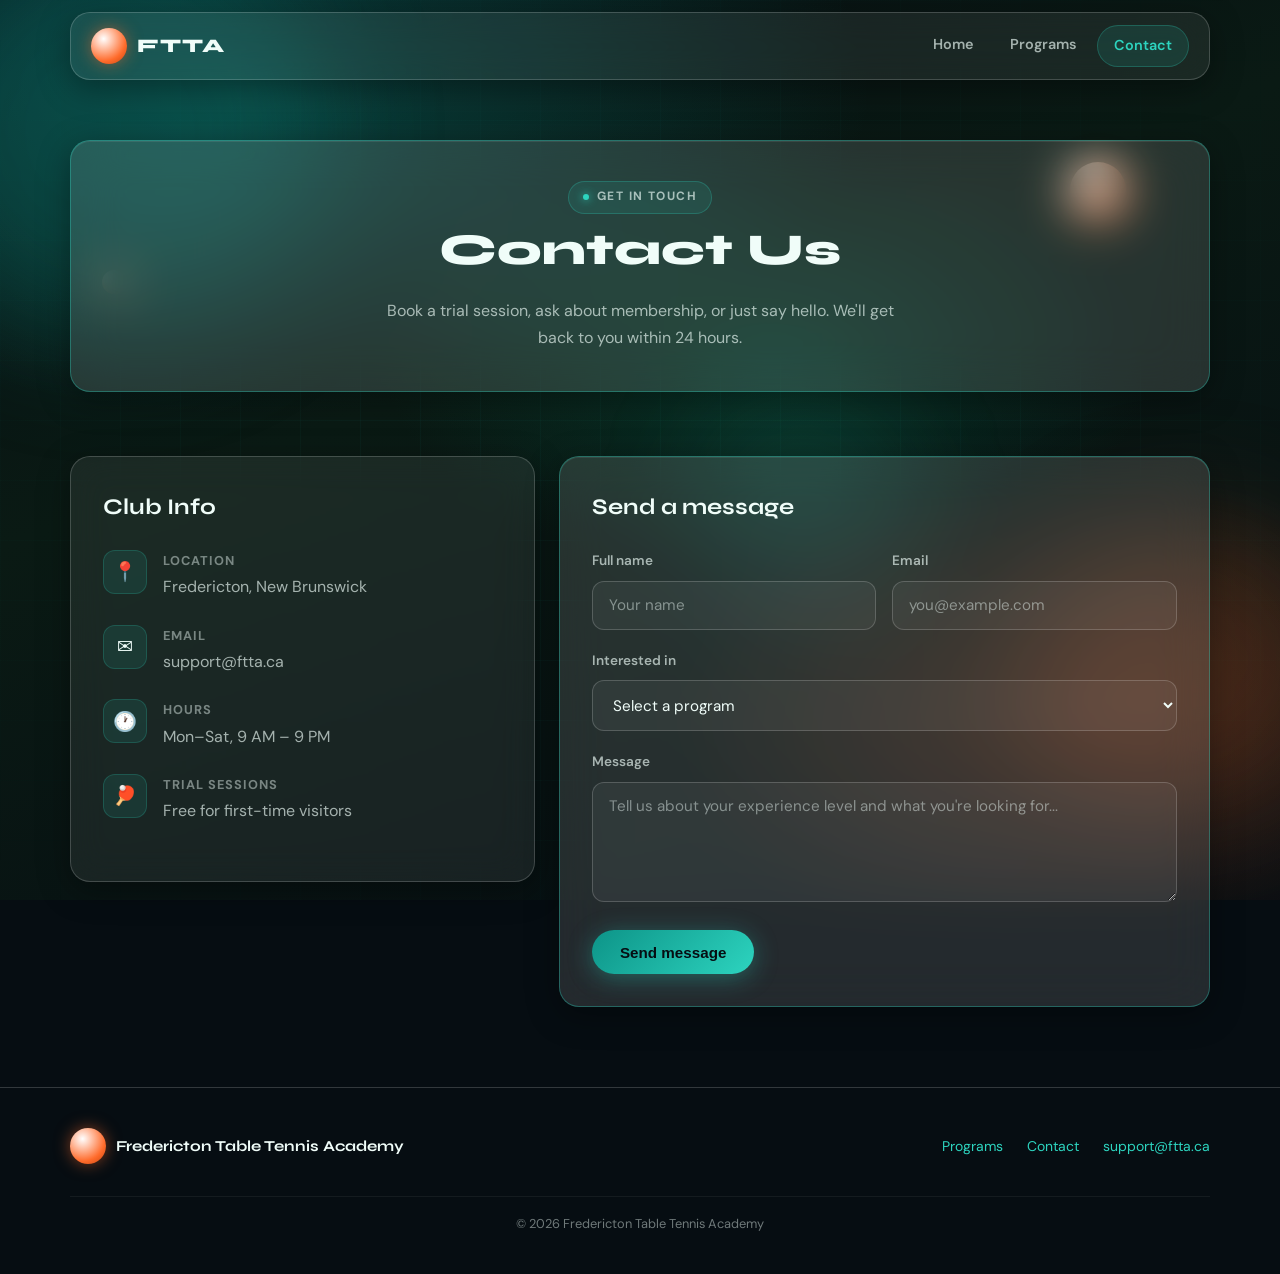
==== contact.html @ 382c8743 "Add files via upload" ====
<!DOCTYPE html>
<html lang="en">
  <head>
    <meta charset="UTF-8" />
    <meta name="viewport" content="width=device-width, initial-scale=1.0" />
    <meta
      name="description"
      content="Contact Fredericton Table Tennis Academy — book a trial session or ask about membership."
    />
    <title>Contact — Fredericton Table Tennis Academy</title>
    <link rel="preconnect" href="https://fonts.googleapis.com" />
    <link rel="preconnect" href="https://fonts.gstatic.com" crossorigin />
    <link
      href="https://fonts.googleapis.com/css2?family=DM+Sans:ital,opsz,wght@0,9..40,400;0,9..40,600;0,9..40,700;1,9..40,400&family=Syne:wght@700;800&display=swap"
      rel="stylesheet"
    />
    <link rel="stylesheet" href="styles.css" />
  </head>
  <body>
    <div class="bg-scene" aria-hidden="true">
      <div class="orb orb--green"></div>
      <div class="orb orb--orange"></div>
      <div class="orb orb--teal"></div>
      <div class="ball-deco ball-deco--1"></div>
      <div class="ball-deco ball-deco--3"></div>
    </div>

    <header class="site-header">
      <div class="container header-inner glass">
        <a class="logo" href="index.html">
          <span class="logo-icon" aria-hidden="true"></span>
          FTTA
        </a>
        <nav class="site-nav" aria-label="Main navigation">
          <a href="index.html">Home</a>
          <a href="programs.html">Programs</a>
          <a href="contact.html" aria-current="page">Contact</a>
        </nav>
      </div>
    </header>

    <main>
      <section class="page-hero">
        <div class="container page-hero-inner glass-strong">
          <p class="eyebrow">
            <span class="eyebrow-dot" aria-hidden="true"></span>
            Get in touch
          </p>
          <h1>Contact Us</h1>
          <p>
            Book a trial session, ask about membership, or just say hello.
            We'll get back to you within 24 hours.
          </p>
        </div>
      </section>

      <section class="contact-section">
        <div class="container contact-grid">
          <aside class="contact-info glass">
            <h2>Club Info</h2>

            <div class="info-item">
              <div class="info-icon" aria-hidden="true">📍</div>
              <div>
                <strong>Location</strong>
                <p>Fredericton, New Brunswick</p>
              </div>
            </div>

            <div class="info-item">
              <div class="info-icon" aria-hidden="true">✉️</div>
              <div>
                <strong>Email</strong>
                <p><a href="mailto:support@ftta.ca">support@ftta.ca</a></p>
              </div>
            </div>

            <div class="info-item">
              <div class="info-icon" aria-hidden="true">🕐</div>
              <div>
                <strong>Hours</strong>
                <p>Mon–Sat, 9 AM – 9 PM</p>
              </div>
            </div>

            <div class="info-item">
              <div class="info-icon" aria-hidden="true">🏓</div>
              <div>
                <strong>Trial sessions</strong>
                <p>Free for first-time visitors</p>
              </div>
            </div>
          </aside>

          <div class="contact-form-wrap glass-strong">
            <h2>Send a message</h2>
            <form action="#" method="post">
              <div class="form-row">
                <div class="form-group">
                  <label for="name">Full name</label>
                  <input type="text" id="name" name="name" placeholder="Your name" required />
                </div>
                <div class="form-group">
                  <label for="email">Email</label>
                  <input type="email" id="email" name="email" placeholder="you@example.com" required />
                </div>
              </div>

              <div class="form-group">
                <label for="program">Interested in</label>
                <select id="program" name="program">
                  <option value="">Select a program</option>
                  <option value="beginners">Beginners</option>
                  <option value="juniors">Juniors</option>
                  <option value="competitive">Adults &amp; Competitive</option>
                  <option value="trial">Free trial session</option>
                  <option value="other">Other</option>
                </select>
              </div>

              <div class="form-group">
                <label for="message">Message</label>
                <textarea
                  id="message"
                  name="message"
                  placeholder="Tell us about your experience level and what you're looking for..."
                  required
                ></textarea>
              </div>

              <button type="submit" class="btn btn-primary">Send message</button>
            </form>
          </div>
        </div>
      </section>
    </main>

    <footer class="site-footer">
      <div class="container footer-inner">
        <div class="footer-brand">
          <span class="logo-icon" aria-hidden="true"></span>
          <strong>Fredericton Table Tennis Academy</strong>
        </div>
        <div class="footer-links">
          <a href="programs.html">Programs</a>
          <a href="contact.html">Contact</a>
          <a href="mailto:support@ftta.ca">support@ftta.ca</a>
        </div>
        <p class="footer-copy">&copy; 2026 Fredericton Table Tennis Academy</p>
      </div>
    </footer>
  </body>
</html>
---- styles.css ----
/* ── FTTA Glassmorphism Design System ── */
:root {
  /* Table tennis palette */
  --green-deep: #064e3b;
  --green-table: #0d9488;
  --green-bright: #2dd4bf;
  --orange-ball: #ff6b2b;
  --orange-glow: #ff8c42;
  --dark-bg: #060d12;
  --dark-surface: #0a1520;

  /* Glass tokens */
  --glass-bg: rgba(255, 255, 255, 0.07);
  --glass-bg-strong: rgba(255, 255, 255, 0.12);
  --glass-border: rgba(255, 255, 255, 0.18);
  --glass-border-bright: rgba(45, 212, 191, 0.35);
  --glass-blur: 18px;
  --glass-shadow: 0 8px 32px rgba(0, 0, 0, 0.35);

  /* Text */
  --text-primary: #f0fdf9;
  --text-muted: rgba(240, 253, 249, 0.65);
  --text-dim: rgba(240, 253, 249, 0.45);

  /* Layout */
  --radius: 20px;
  --radius-sm: 12px;
  --max-width: 1140px;
  --font-display: "Syne", system-ui, sans-serif;
  --font-body: "DM Sans", system-ui, sans-serif;
}

*,
*::before,
*::after {
  box-sizing: border-box;
}

html {
  scroll-behavior: smooth;
}

body {
  margin: 0;
  font-family: var(--font-body);
  color: var(--text-primary);
  background: var(--dark-bg);
  line-height: 1.65;
  min-height: 100vh;
  overflow-x: hidden;
}

img {
  max-width: 100%;
  display: block;
}

a {
  color: inherit;
}

/* ── Animated background ── */
.bg-scene {
  position: fixed;
  inset: 0;
  z-index: -1;
  overflow: hidden;
  background:
    radial-gradient(ellipse 80% 60% at 20% 10%, rgba(13, 148, 136, 0.35) 0%, transparent 60%),
    radial-gradient(ellipse 60% 50% at 85% 80%, rgba(255, 107, 43, 0.18) 0%, transparent 55%),
    radial-gradient(ellipse 50% 40% at 60% 40%, rgba(6, 78, 59, 0.5) 0%, transparent 60%),
    linear-gradient(160deg, #060d12 0%, #0a1a14 40%, #060d12 100%);
}

/* Table line grid pattern */
.bg-scene::before {
  content: "";
  position: absolute;
  inset: 0;
  background-image:
    linear-gradient(rgba(45, 212, 191, 0.04) 1px, transparent 1px),
    linear-gradient(90deg, rgba(45, 212, 191, 0.04) 1px, transparent 1px);
  background-size: 60px 60px;
  mask-image: radial-gradient(ellipse 70% 70% at 50% 50%, black 30%, transparent 100%);
}

/* Floating orbs */
.orb {
  position: absolute;
  border-radius: 50%;
  filter: blur(60px);
  pointer-events: none;
  animation: float 8s ease-in-out infinite;
}

.orb--green {
  width: 420px;
  height: 420px;
  background: rgba(13, 148, 136, 0.25);
  top: -80px;
  left: -100px;
}

.orb--orange {
  width: 300px;
  height: 300px;
  background: rgba(255, 107, 43, 0.15);
  bottom: 10%;
  right: -60px;
  animation-delay: -3s;
}

.orb--teal {
  width: 200px;
  height: 200px;
  background: rgba(45, 212, 191, 0.12);
  top: 45%;
  left: 55%;
  animation-delay: -5s;
}

@keyframes float {
  0%, 100% { transform: translateY(0) scale(1); }
  50% { transform: translateY(-24px) scale(1.04); }
}

/* Decorative ping pong balls */
.ball-deco {
  position: absolute;
  border-radius: 50%;
  background: radial-gradient(circle at 35% 30%, #fff 0%, #ffe0c8 30%, var(--orange-ball) 70%, #c2410c 100%);
  box-shadow:
    inset -4px -4px 12px rgba(0, 0, 0, 0.2),
    0 0 30px rgba(255, 107, 43, 0.3);
  pointer-events: none;
  animation: bounce-ball 6s ease-in-out infinite;
}

.ball-deco--1 {
  width: 56px;
  height: 56px;
  top: 18%;
  right: 12%;
  animation-delay: 0s;
}

.ball-deco--2 {
  width: 32px;
  height: 32px;
  top: 62%;
  right: 22%;
  opacity: 0.7;
  animation-delay: -2s;
}

.ball-deco--3 {
  width: 24px;
  height: 24px;
  top: 30%;
  left: 8%;
  opacity: 0.5;
  animation-delay: -4s;
}

@keyframes bounce-ball {
  0%, 100% { transform: translateY(0) rotate(0deg); }
  50% { transform: translateY(-16px) rotate(180deg); }
}

/* ── Glass utility ── */
.glass {
  background: var(--glass-bg);
  backdrop-filter: blur(var(--glass-blur));
  -webkit-backdrop-filter: blur(var(--glass-blur));
  border: 1px solid var(--glass-border);
  box-shadow: var(--glass-shadow);
}

.glass-strong {
  background: var(--glass-bg-strong);
  backdrop-filter: blur(24px);
  -webkit-backdrop-filter: blur(24px);
  border: 1px solid var(--glass-border-bright);
  box-shadow: var(--glass-shadow), inset 0 1px 0 rgba(255, 255, 255, 0.08);
}

.container {
  width: min(100% - 2rem, var(--max-width));
  margin-inline: auto;
}

/* ── Header ── */
.site-header {
  position: sticky;
  top: 0;
  z-index: 100;
  padding: 0.75rem 0;
}

.header-inner {
  display: flex;
  align-items: center;
  justify-content: space-between;
  padding: 0.75rem 1.25rem;
  border-radius: var(--radius);
}

.logo {
  display: flex;
  align-items: center;
  gap: 0.6rem;
  font-family: var(--font-display);
  font-weight: 800;
  font-size: 1.2rem;
  text-decoration: none;
  letter-spacing: 0.06em;
  text-transform: uppercase;
}

.logo-icon {
  width: 36px;
  height: 36px;
  border-radius: 50%;
  background: radial-gradient(circle at 35% 30%, #fff 0%, var(--orange-ball) 65%, #c2410c 100%);
  box-shadow: 0 0 16px rgba(255, 107, 43, 0.5);
  flex-shrink: 0;
}

.site-nav {
  display: flex;
  gap: 0.25rem;
}

.site-nav a {
  text-decoration: none;
  color: var(--text-muted);
  font-weight: 600;
  font-size: 0.9rem;
  padding: 0.5rem 1rem;
  border-radius: 999px;
  transition: color 0.2s, background 0.2s;
}

.site-nav a:hover {
  color: var(--text-primary);
  background: rgba(255, 255, 255, 0.08);
}

.site-nav a[aria-current="page"] {
  color: var(--green-bright);
  background: rgba(45, 212, 191, 0.12);
  border: 1px solid rgba(45, 212, 191, 0.25);
}

/* ── Hero ── */
.hero {
  padding: 3rem 0 5rem;
  position: relative;
}

.hero-grid {
  display: grid;
  grid-template-columns: 1fr 1fr;
  gap: 3rem;
  align-items: center;
}

.hero-content {
  padding: 2.5rem;
  border-radius: var(--radius);
}

.eyebrow {
  display: inline-flex;
  align-items: center;
  gap: 0.5rem;
  text-transform: uppercase;
  letter-spacing: 0.12em;
  font-size: 0.75rem;
  font-weight: 700;
  color: var(--green-bright);
  margin: 0 0 1.25rem;
  padding: 0.35rem 0.85rem;
  border-radius: 999px;
  background: rgba(45, 212, 191, 0.1);
  border: 1px solid rgba(45, 212, 191, 0.25);
}

.eyebrow-dot {
  width: 6px;
  height: 6px;
  border-radius: 50%;
  background: var(--green-bright);
  box-shadow: 0 0 8px var(--green-bright);
  animation: pulse 2s ease-in-out infinite;
}

@keyframes pulse {
  0%, 100% { opacity: 1; }
  50% { opacity: 0.4; }
}

.hero h1 {
  font-family: var(--font-display);
  font-size: clamp(2.2rem, 5vw, 3.4rem);
  font-weight: 800;
  line-height: 1.08;
  margin: 0 0 1.25rem;
  letter-spacing: -0.02em;
}

.hero h1 .accent {
  background: linear-gradient(135deg, var(--green-bright) 0%, var(--orange-ball) 100%);
  -webkit-background-clip: text;
  -webkit-text-fill-color: transparent;
  background-clip: text;
}

.hero-text {
  font-size: 1.1rem;
  color: var(--text-muted);
  margin: 0 0 2rem;
  max-width: 480px;
}

.hero-actions {
  display: flex;
  flex-wrap: wrap;
  gap: 1rem;
  align-items: center;
}

/* Hero visual — glass table card */
.hero-visual {
  position: relative;
  display: flex;
  align-items: center;
  justify-content: center;
  min-height: 380px;
}

.table-card {
  width: 100%;
  max-width: 400px;
  aspect-ratio: 1.6 / 1;
  border-radius: var(--radius-sm);
  position: relative;
  overflow: hidden;
  transform: perspective(800px) rotateY(-8deg) rotateX(4deg);
  transition: transform 0.4s ease;
}

.table-card:hover {
  transform: perspective(800px) rotateY(-2deg) rotateX(2deg);
}

.table-surface {
  position: absolute;
  inset: 0;
  background: linear-gradient(145deg, #0a6e4f 0%, #064e3b 50%, #0d9488 100%);
  border-radius: var(--radius-sm);
}

.table-surface::before {
  content: "";
  position: absolute;
  inset: 8%;
  border: 2px solid rgba(255, 255, 255, 0.25);
  border-radius: 4px;
}

.table-surface::after {
  content: "";
  position: absolute;
  top: 50%;
  left: 8%;
  right: 8%;
  height: 2px;
  background: rgba(255, 255, 255, 0.2);
}

.table-net {
  position: absolute;
  top: 50%;
  left: 50%;
  transform: translate(-50%, -50%);
  width: 3px;
  height: 110%;
  background: rgba(255, 255, 255, 0.5);
  box-shadow: 0 0 8px rgba(255, 255, 255, 0.3);
}

.hero-stat-strip {
  position: absolute;
  bottom: -1.5rem;
  left: 50%;
  transform: translateX(-50%);
  display: flex;
  gap: 0.5rem;
  padding: 0.75rem 1.25rem;
  border-radius: 999px;
  white-space: nowrap;
}

.hero-stat {
  display: flex;
  flex-direction: column;
  align-items: center;
  padding: 0 1rem;
  border-right: 1px solid rgba(255, 255, 255, 0.1);
}

.hero-stat:last-child {
  border-right: none;
}

.hero-stat strong {
  font-family: var(--font-display);
  font-size: 1.4rem;
  font-weight: 800;
  color: var(--green-bright);
  line-height: 1;
}

.hero-stat span {
  font-size: 0.7rem;
  color: var(--text-dim);
  text-transform: uppercase;
  letter-spacing: 0.06em;
  margin-top: 0.2rem;
}

/* ── Stats bar ── */
.stats-bar {
  padding: 0 0 4rem;
}

.stats-grid {
  display: grid;
  grid-template-columns: repeat(4, 1fr);
  gap: 1rem;
}

.stat-card {
  padding: 1.5rem;
  border-radius: var(--radius-sm);
  text-align: center;
  transition: transform 0.2s, border-color 0.2s;
}

.stat-card:hover {
  transform: translateY(-4px);
  border-color: var(--glass-border-bright);
}

.stat-icon {
  font-size: 1.75rem;
  margin-bottom: 0.5rem;
  display: block;
}

.stat-card strong {
  display: block;
  font-family: var(--font-display);
  font-size: 1.75rem;
  font-weight: 800;
  color: var(--green-bright);
  line-height: 1;
}

.stat-card span {
  font-size: 0.8rem;
  color: var(--text-muted);
  margin-top: 0.35rem;
  display: block;
}

/* ── Section headings ── */
.section-header {
  margin-bottom: 2.5rem;
}

.section-header h2 {
  font-family: var(--font-display);
  font-size: clamp(1.75rem, 3.5vw, 2.25rem);
  font-weight: 800;
  margin: 0 0 0.75rem;
  letter-spacing: -0.02em;
}

.section-intro {
  color: var(--text-muted);
  margin: 0;
  max-width: 560px;
  font-size: 1.05rem;
}

.section-tag {
  display: inline-block;
  font-size: 0.72rem;
  font-weight: 700;
  text-transform: uppercase;
  letter-spacing: 0.14em;
  color: var(--orange-ball);
  margin-bottom: 0.75rem;
}

/* ── Programs ── */
.programs-preview {
  padding: 2rem 0 5rem;
}

.card-grid {
  display: grid;
  grid-template-columns: repeat(3, 1fr);
  gap: 1.25rem;
}

.card {
  padding: 2rem 1.75rem;
  border-radius: var(--radius);
  transition: transform 0.25s ease, border-color 0.25s, box-shadow 0.25s;
  position: relative;
  overflow: hidden;
}

.card::before {
  content: "";
  position: absolute;
  top: 0;
  left: 0;
  right: 0;
  height: 3px;
  background: linear-gradient(90deg, var(--green-table), var(--green-bright));
  opacity: 0;
  transition: opacity 0.25s;
}

.card:nth-child(2)::before {
  background: linear-gradient(90deg, var(--orange-ball), var(--orange-glow));
}

.card:nth-child(3)::before {
  background: linear-gradient(90deg, var(--green-bright), var(--green-table));
}

.card:hover {
  transform: translateY(-6px);
  border-color: var(--glass-border-bright);
  box-shadow: var(--glass-shadow), 0 0 40px rgba(13, 148, 136, 0.12);
}

.card:hover::before {
  opacity: 1;
}

.card-icon {
  width: 48px;
  height: 48px;
  border-radius: 14px;
  display: flex;
  align-items: center;
  justify-content: center;
  font-size: 1.4rem;
  margin-bottom: 1.25rem;
  background: rgba(45, 212, 191, 0.12);
  border: 1px solid rgba(45, 212, 191, 0.2);
}

.card:nth-child(2) .card-icon {
  background: rgba(255, 107, 43, 0.12);
  border-color: rgba(255, 107, 43, 0.2);
}

.card h3 {
  font-family: var(--font-display);
  font-size: 1.2rem;
  font-weight: 700;
  margin: 0 0 0.75rem;
}

.card p {
  margin: 0 0 1.25rem;
  color: var(--text-muted);
  font-size: 0.95rem;
}

.card-link {
  display: inline-flex;
  align-items: center;
  gap: 0.4rem;
  font-size: 0.875rem;
  font-weight: 600;
  color: var(--green-bright);
  text-decoration: none;
  transition: gap 0.2s;
}

.card-link:hover {
  gap: 0.65rem;
}

/* ── CTA ── */
.cta {
  padding: 0 0 5rem;
}

.cta-inner {
  padding: 3rem;
  border-radius: var(--radius);
  display: flex;
  align-items: center;
  justify-content: space-between;
  gap: 2rem;
  position: relative;
  overflow: hidden;
}

.cta-inner::before {
  content: "";
  position: absolute;
  top: -50%;
  right: -10%;
  width: 300px;
  height: 300px;
  border-radius: 50%;
  background: radial-gradient(circle, rgba(255, 107, 43, 0.15) 0%, transparent 70%);
  pointer-events: none;
}

.cta-text h2 {
  font-family: var(--font-display);
  font-size: clamp(1.5rem, 3vw, 2rem);
  font-weight: 800;
  margin: 0 0 0.5rem;
}

.cta-text p {
  color: var(--text-muted);
  margin: 0;
  max-width: 420px;
}

/* ── Buttons ── */
.btn {
  display: inline-flex;
  align-items: center;
  gap: 0.5rem;
  padding: 0.85rem 1.75rem;
  border-radius: 999px;
  font-weight: 700;
  font-size: 0.95rem;
  text-decoration: none;
  border: none;
  cursor: pointer;
  transition: transform 0.2s, box-shadow 0.2s, background 0.2s;
  white-space: nowrap;
}

.btn:hover {
  transform: translateY(-2px);
}

.btn-primary {
  background: linear-gradient(135deg, var(--green-table) 0%, var(--green-bright) 100%);
  color: var(--dark-bg);
  box-shadow: 0 4px 24px rgba(45, 212, 191, 0.35);
}

.btn-primary:hover {
  box-shadow: 0 8px 32px rgba(45, 212, 191, 0.5);
}

.btn-secondary {
  background: rgba(255, 255, 255, 0.08);
  color: var(--text-primary);
  border: 1px solid var(--glass-border);
  backdrop-filter: blur(8px);
}

.btn-secondary:hover {
  background: rgba(255, 255, 255, 0.14);
  border-color: var(--glass-border-bright);
}

.btn-orange {
  background: linear-gradient(135deg, var(--orange-ball) 0%, var(--orange-glow) 100%);
  color: white;
  box-shadow: 0 4px 24px rgba(255, 107, 43, 0.35);
}

.btn-orange:hover {
  box-shadow: 0 8px 32px rgba(255, 107, 43, 0.5);
}

/* ── Page hero (inner pages) ── */
.page-hero {
  padding: 3rem 0 2rem;
}

.page-hero-inner {
  padding: 2.5rem;
  border-radius: var(--radius);
  text-align: center;
}

.page-hero h1 {
  font-family: var(--font-display);
  font-size: clamp(2rem, 4vw, 2.75rem);
  font-weight: 800;
  margin: 0 0 0.75rem;
}

.page-hero p {
  color: var(--text-muted);
  margin: 0 auto;
  max-width: 520px;
}

/* ── Contact form ── */
.contact-section {
  padding: 2rem 0 5rem;
}

.contact-grid {
  display: grid;
  grid-template-columns: 1fr 1.4fr;
  gap: 1.5rem;
  align-items: start;
}

.contact-info {
  padding: 2rem;
  border-radius: var(--radius);
}

.contact-info h2 {
  font-family: var(--font-display);
  font-size: 1.4rem;
  margin: 0 0 1.5rem;
}

.info-item {
  display: flex;
  gap: 1rem;
  margin-bottom: 1.5rem;
}

.info-icon {
  width: 44px;
  height: 44px;
  border-radius: 12px;
  display: flex;
  align-items: center;
  justify-content: center;
  font-size: 1.2rem;
  flex-shrink: 0;
  background: rgba(45, 212, 191, 0.1);
  border: 1px solid rgba(45, 212, 191, 0.2);
}

.info-item strong {
  display: block;
  font-size: 0.8rem;
  text-transform: uppercase;
  letter-spacing: 0.08em;
  color: var(--text-dim);
  margin-bottom: 0.2rem;
}

.info-item p,
.info-item a {
  margin: 0;
  color: var(--text-muted);
  text-decoration: none;
}

.info-item a:hover {
  color: var(--green-bright);
}

.contact-form-wrap {
  padding: 2rem;
  border-radius: var(--radius);
}

.contact-form-wrap h2 {
  font-family: var(--font-display);
  font-size: 1.4rem;
  margin: 0 0 1.5rem;
}

.form-group {
  margin-bottom: 1.25rem;
}

.form-group label {
  display: block;
  font-size: 0.85rem;
  font-weight: 600;
  color: var(--text-muted);
  margin-bottom: 0.5rem;
}

.form-group input,
.form-group select,
.form-group textarea {
  width: 100%;
  padding: 0.85rem 1rem;
  border-radius: var(--radius-sm);
  border: 1px solid var(--glass-border);
  background: rgba(255, 255, 255, 0.05);
  color: var(--text-primary);
  font-family: var(--font-body);
  font-size: 0.95rem;
  transition: border-color 0.2s, background 0.2s;
  outline: none;
}

.form-group input::placeholder,
.form-group textarea::placeholder {
  color: var(--text-dim);
}

.form-group input:focus,
.form-group select:focus,
.form-group textarea:focus {
  border-color: var(--glass-border-bright);
  background: rgba(255, 255, 255, 0.08);
}

.form-group select option {
  background: var(--dark-surface);
}

.form-group textarea {
  resize: vertical;
  min-height: 120px;
}

.form-row {
  display: grid;
  grid-template-columns: 1fr 1fr;
  gap: 1rem;
}

/* ── Program detail cards ── */
.program-detail {
  padding: 2rem 0 5rem;
}

.program-list {
  display: flex;
  flex-direction: column;
  gap: 1.25rem;
}

.program-item {
  padding: 2rem;
  border-radius: var(--radius);
  display: grid;
  grid-template-columns: auto 1fr auto;
  gap: 1.5rem;
  align-items: center;
  transition: transform 0.2s, border-color 0.2s;
}

.program-item:hover {
  transform: translateX(4px);
  border-color: var(--glass-border-bright);
}

.program-badge {
  width: 64px;
  height: 64px;
  border-radius: 18px;
  display: flex;
  align-items: center;
  justify-content: center;
  font-size: 1.75rem;
  flex-shrink: 0;
}

.program-badge--green {
  background: rgba(45, 212, 191, 0.12);
  border: 1px solid rgba(45, 212, 191, 0.25);
}

.program-badge--orange {
  background: rgba(255, 107, 43, 0.12);
  border: 1px solid rgba(255, 107, 43, 0.25);
}

.program-badge--teal {
  background: rgba(13, 148, 136, 0.15);
  border: 1px solid rgba(13, 148, 136, 0.3);
}

.program-body h3 {
  font-family: var(--font-display);
  font-size: 1.25rem;
  margin: 0 0 0.5rem;
}

.program-body p {
  margin: 0 0 0.75rem;
  color: var(--text-muted);
  font-size: 0.95rem;
}

.program-tags {
  display: flex;
  flex-wrap: wrap;
  gap: 0.5rem;
}

.tag {
  font-size: 0.72rem;
  font-weight: 600;
  padding: 0.25rem 0.75rem;
  border-radius: 999px;
  background: rgba(255, 255, 255, 0.06);
  border: 1px solid var(--glass-border);
  color: var(--text-muted);
}

/* ── Footer ── */
.site-footer {
  padding: 2.5rem 0;
  border-top: 1px solid var(--glass-border);
}

.footer-inner {
  display: flex;
  align-items: center;
  justify-content: space-between;
  flex-wrap: wrap;
  gap: 1rem;
}

.footer-brand {
  display: flex;
  align-items: center;
  gap: 0.6rem;
}

.footer-brand strong {
  font-family: var(--font-display);
  font-size: 0.95rem;
}

.footer-links {
  display: flex;
  gap: 1.5rem;
}

.footer-links a {
  color: var(--text-muted);
  text-decoration: none;
  font-size: 0.875rem;
  transition: color 0.2s;
}

.footer-links a:hover {
  color: var(--green-bright);
}

.footer-copy {
  width: 100%;
  text-align: center;
  font-size: 0.8rem;
  color: var(--text-dim);
  margin: 1rem 0 0;
  padding-top: 1rem;
  border-top: 1px solid rgba(255, 255, 255, 0.06);
}

.site-footer a {
  color: var(--green-bright);
  text-decoration: none;
}

.site-footer a:hover {
  text-decoration: underline;
}

/* ── Responsive ── */
@media (max-width: 900px) {
  .hero-grid {
    grid-template-columns: 1fr;
    gap: 2rem;
  }

  .hero-visual {
    min-height: 280px;
    order: -1;
  }

  .table-card {
    max-width: 320px;
    transform: none;
  }

  .stats-grid {
    grid-template-columns: repeat(2, 1fr);
  }

  .card-grid {
    grid-template-columns: 1fr;
  }

  .cta-inner {
    flex-direction: column;
    text-align: center;
  }

  .contact-grid {
    grid-template-columns: 1fr;
  }

  .program-item {
    grid-template-columns: auto 1fr;
  }

  .program-item .btn {
    grid-column: 1 / -1;
    justify-content: center;
  }

  .footer-inner {
    flex-direction: column;
    text-align: center;
  }

  .footer-links {
    justify-content: center;
  }
}

@media (max-width: 600px) {
  .site-nav a {
    padding: 0.4rem 0.65rem;
    font-size: 0.82rem;
  }

  .hero-content {
    padding: 1.75rem;
  }

  .hero-stat-strip {
    position: static;
    transform: none;
    margin-top: 1.5rem;
    flex-wrap: wrap;
    justify-content: center;
  }

  .form-row {
    grid-template-columns: 1fr;
  }

  .stats-grid {
    grid-template-columns: 1fr 1fr;
  }
}
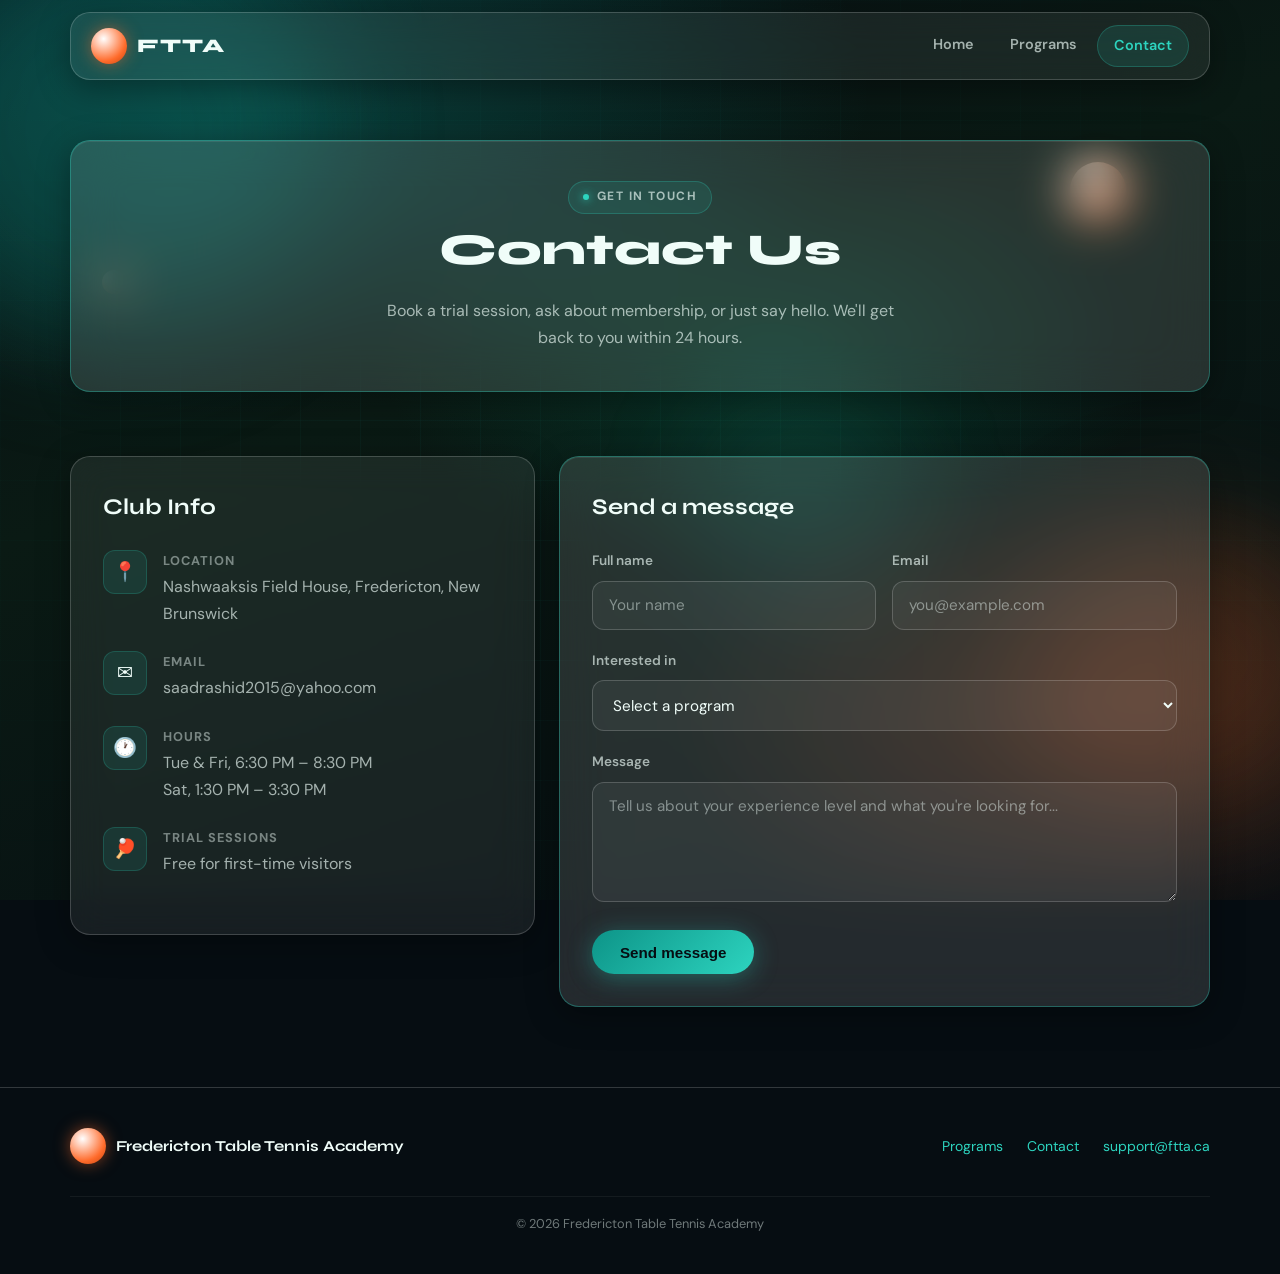
==== commit c9aacaaf: "info update" ====
--- a/contact.html
+++ b/contact.html
@@ -63,7 +63,7 @@
               <div class="info-icon" aria-hidden="true">📍</div>
               <div>
                 <strong>Location</strong>
-                <p>Fredericton, New Brunswick</p>
+                <p><a href="https://maps.app.goo.gl/cxMmkGWkhdPHXyVo7" target="_blank" rel="noopener noreferrer">Nashwaaksis Field House, Fredericton, New Brunswick</a></p>
               </div>
             </div>
 
@@ -71,7 +71,7 @@
               <div class="info-icon" aria-hidden="true">✉️</div>
               <div>
                 <strong>Email</strong>
-                <p><a href="mailto:support@ftta.ca">support@ftta.ca</a></p>
+                <p><a href="mailto:saadrashid2015@yahoo.com">saadrashid2015@yahoo.com</a></p>
               </div>
             </div>
 
@@ -79,7 +79,8 @@
               <div class="info-icon" aria-hidden="true">🕐</div>
               <div>
                 <strong>Hours</strong>
-                <p>Mon–Sat, 9 AM – 9 PM</p>
+                <p>Tue & Fri, 6:30 PM – 8:30 PM</p>
+                <p>Sat, 1:30 PM – 3:30 PM</p>
               </div>
             </div>
 
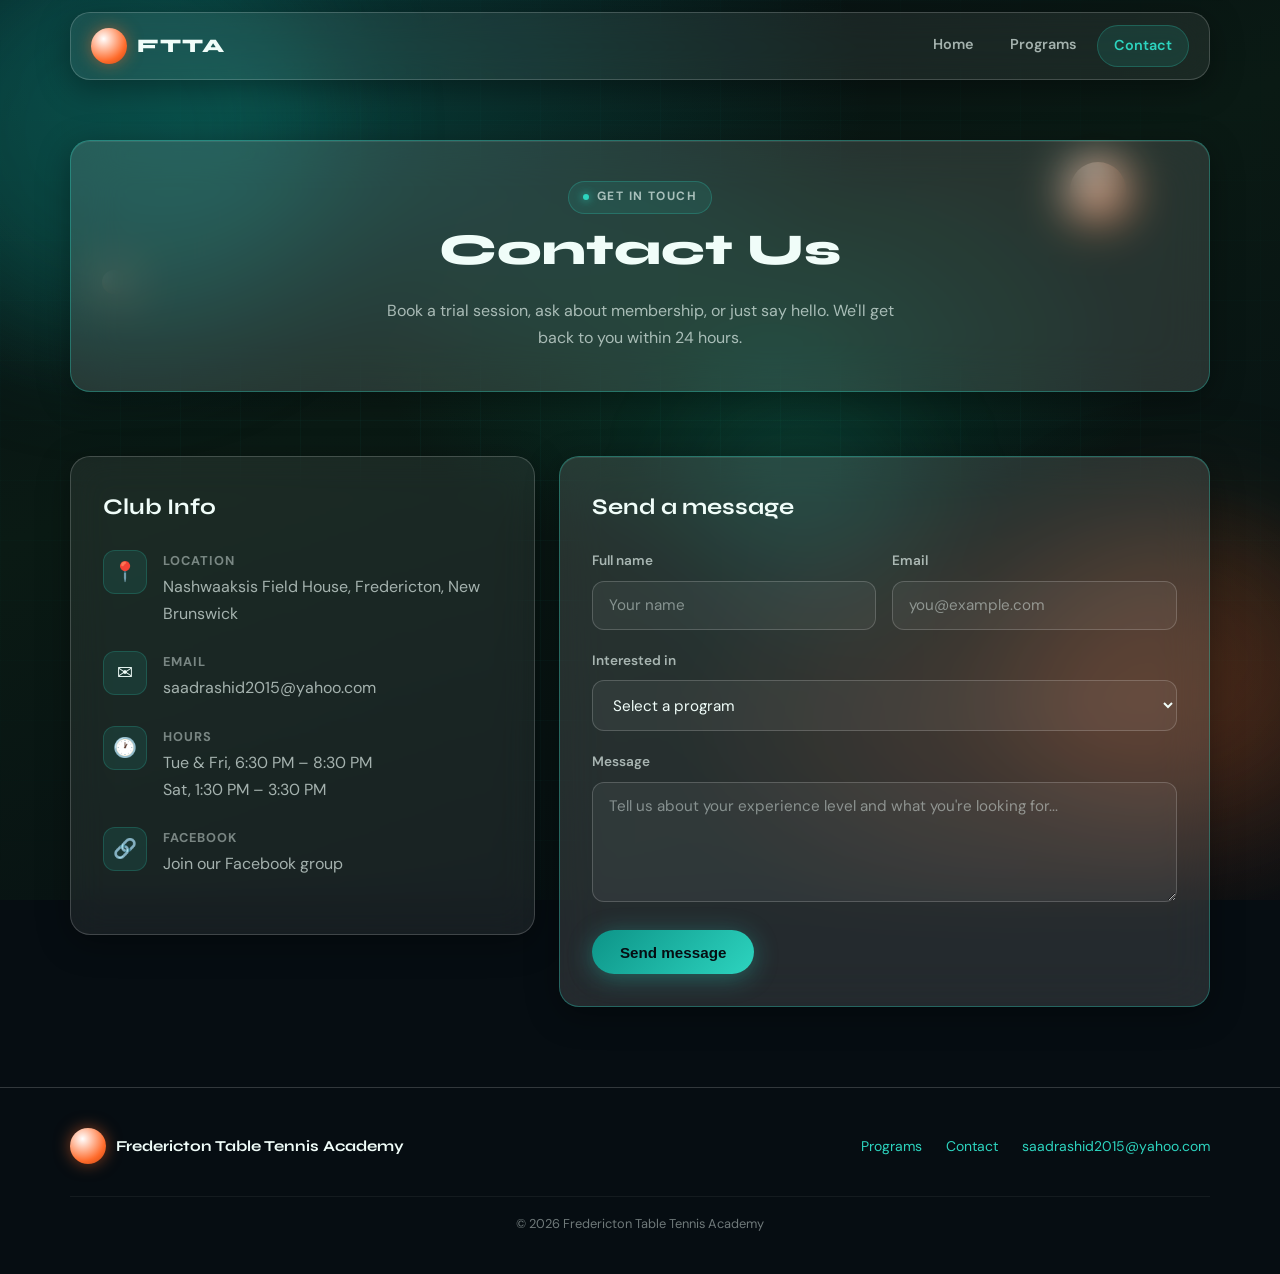
==== commit dc5ae6cb: "info update" ====
--- a/contact.html
+++ b/contact.html
@@ -85,10 +85,10 @@
             </div>
 
             <div class="info-item">
-              <div class="info-icon" aria-hidden="true">🏓</div>
+              <div class="info-icon" aria-hidden="true">🔗</div>
               <div>
-                <strong>Trial sessions</strong>
-                <p>Free for first-time visitors</p>
+                <strong>Facebook</strong>
+                <p><a href="https://www.facebook.com/share/g/17rjNge739/" target="_blank" rel="noopener noreferrer">Join our Facebook group</a></p>
               </div>
             </div>
           </aside>
@@ -145,7 +145,7 @@
         <div class="footer-links">
           <a href="programs.html">Programs</a>
           <a href="contact.html">Contact</a>
-          <a href="mailto:support@ftta.ca">support@ftta.ca</a>
+          <a href="mailto:saadrashid2015@yahoo.com">saadrashid2015@yahoo.com</a>
         </div>
         <p class="footer-copy">&copy; 2026 Fredericton Table Tennis Academy</p>
       </div>
